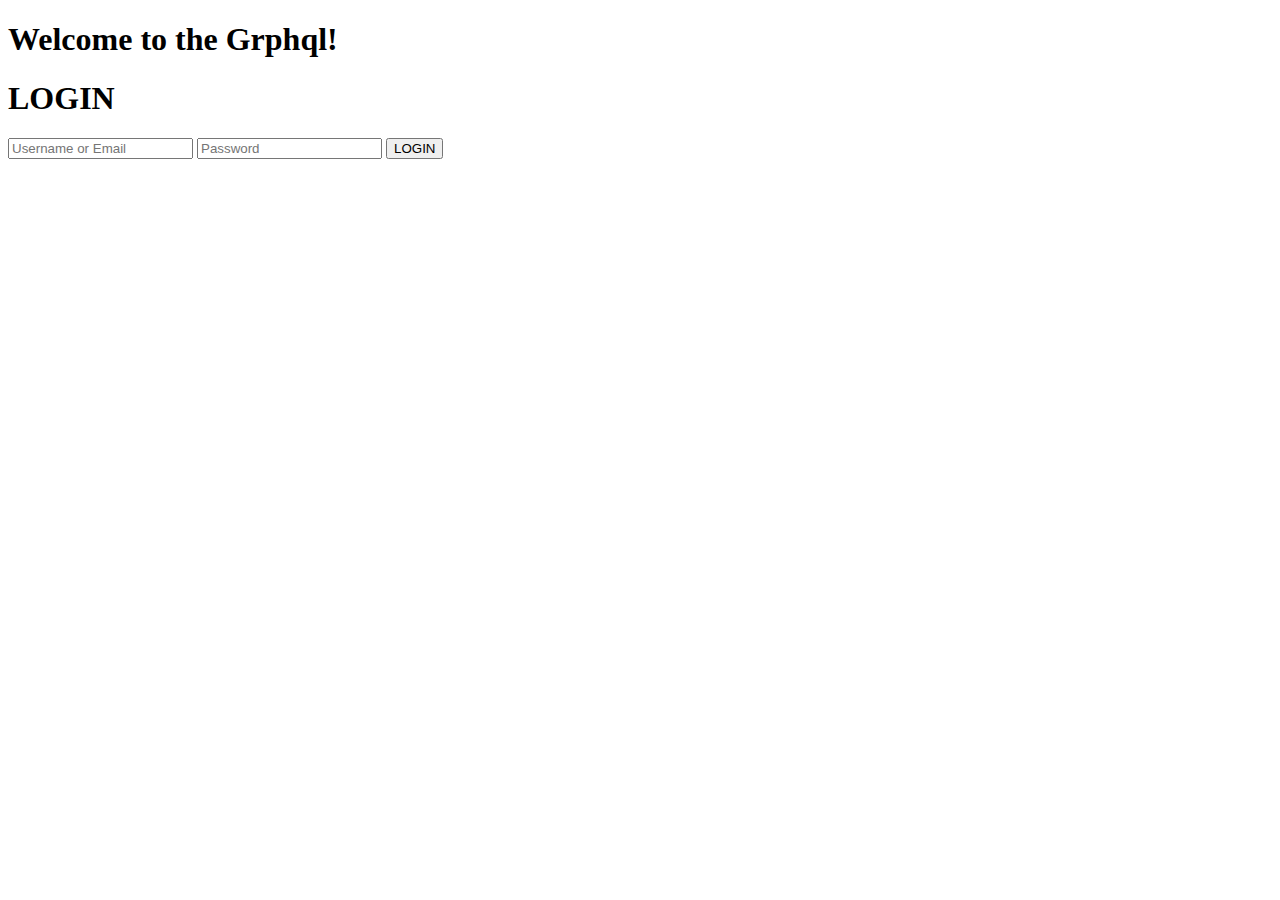
==== index.html @ 88b7129a "c" ====
<!DOCTYPE html>
<html lang="en">

<head>
    <meta charset="UTF-8">
    <meta name="viewport" content="width=device-width, initial-scale=1.0">
    <title>GRAPHQL</title>
    <link rel="stylesheet" href="/css/style.css" >

    <div class="banner">        
        <h1>Welcome to the Grphql!</h1>
      </div>

</head>

<body>
        <div class="log-in-box">
            <h1>LOGIN</h1>
            <form id="login-form">
                <input id="username-email" type="text" class="input-text" placeholder="Username or Email" required />
                <input id="password" type="password" class="input-text" placeholder="Password" required />
                <input id="login" type="button" value="LOGIN" />
            </form>
            </div>

    <script type="module" src="./JS/indexScript.js"></script>
</body>

</html>
---- css/style.css ----
.flex {
    display: flex;
    justify-content: space-between;
    margin: 10px 0;
}
.xp-display {
    margin: 20px 0;
}
.module-name, .module-level, .module-xp {
    padding: 5px;
}
.auditL, .audits {
    margin: 20px 0;
}
.legend, .space {
    display: flex;
    align-items: center;
}
.fake-news {
    width: 10px;
    height: 10px;
    background: gray;
    margin-right: 5px;
}
.green {
    background: green;
}
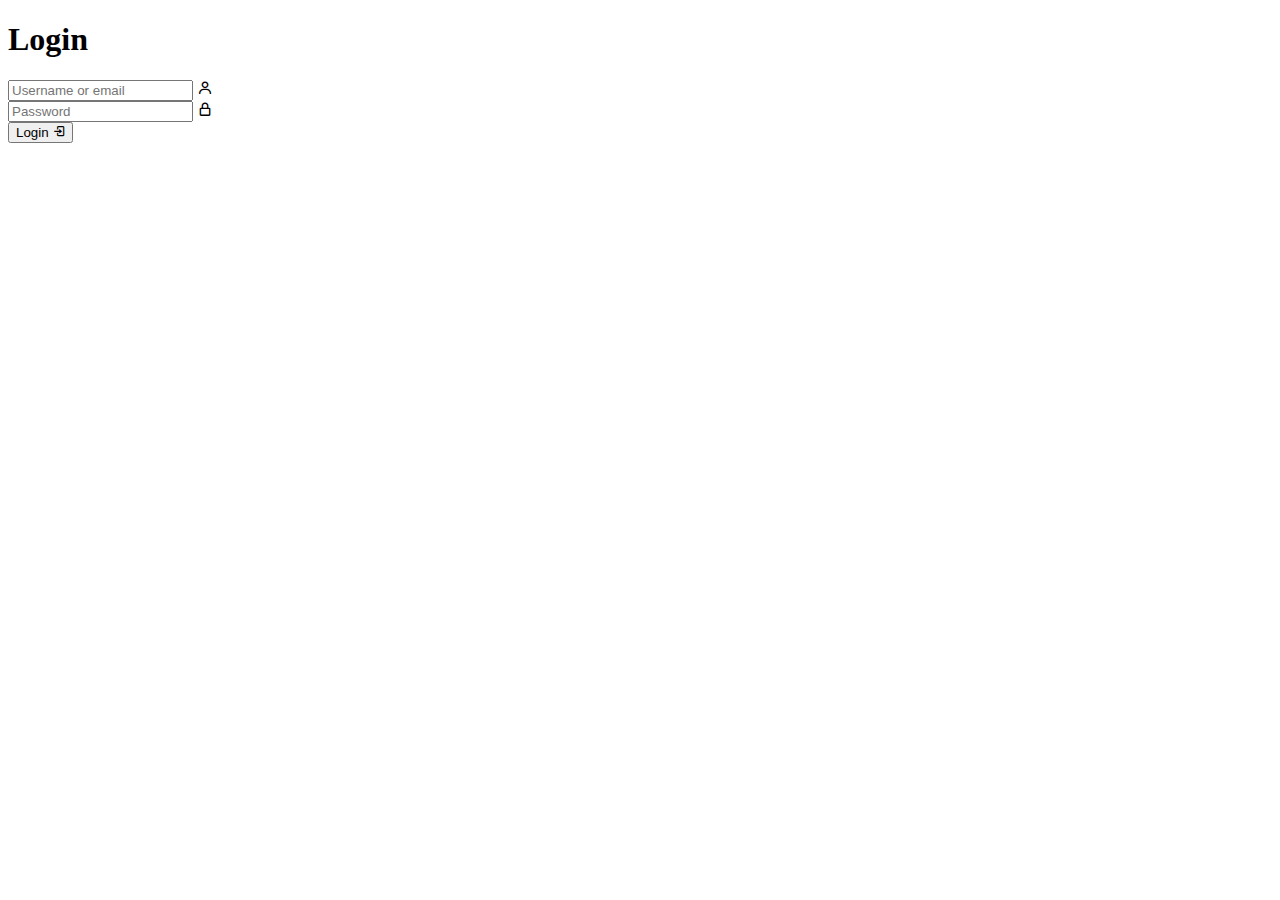
==== commit e3319a03: "c" ====
--- a/index.html
+++ b/index.html
@@ -4,26 +4,41 @@
 <head>
     <meta charset="UTF-8">
     <meta name="viewport" content="width=device-width, initial-scale=1.0">
-    <title>GRAPHQL</title>
-    <link rel="stylesheet" href="/css/style.css" >
-
-    <div class="banner">        
-        <h1>Welcome to the Grphql!</h1>
-      </div>
-
+    <title>Login Page</title>
+    <link rel="stylesheet" href="/loginPage/login.css">
+    <link href='https://unpkg.com/boxicons@2.1.4/css/boxicons.min.css' rel='stylesheet'>
+    <script type="module">
+        import { handleLogin } from "./loginPage/login.js";
+        document.addEventListener('DOMContentLoaded', () => {
+            const form = document.getElementById('form');
+            form.addEventListener('submit', async (event) => {
+                event.preventDefault();
+                await handleLogin();
+            });
+        });
+    </script>
 </head>
 
 <body>
-        <div class="log-in-box">
-            <h1>LOGIN</h1>
-            <form id="login-form">
-                <input id="username-email" type="text" class="input-text" placeholder="Username or Email" required />
-                <input id="password" type="password" class="input-text" placeholder="Password" required />
-                <input id="login" type="button" value="LOGIN" />
+    <div class="center">
+        <div class="wrapper">
+            <form id="form">
+                <h1>Login</h1>
+                <div class="input-box">
+                    <input type="text" placeholder="Username or email" required id="username">
+                    <i class='bx bx-user'></i>
+                </div>
+                <div class="input-box">
+                    <input type="password" placeholder="Password" required id="password">
+                    <i class='bx bx-lock-alt'></i>
+                </div>
+                <div id="error-message" class="error-message"></div>
+                <button type="submit" class="btn" id="login-submit">
+                    Login <i class='bx bx-log-in'></i>
+                </button>
             </form>
-            </div>
-
-    <script type="module" src="./JS/indexScript.js"></script>
+        </div>
+    </div>
 </body>
 
 </html>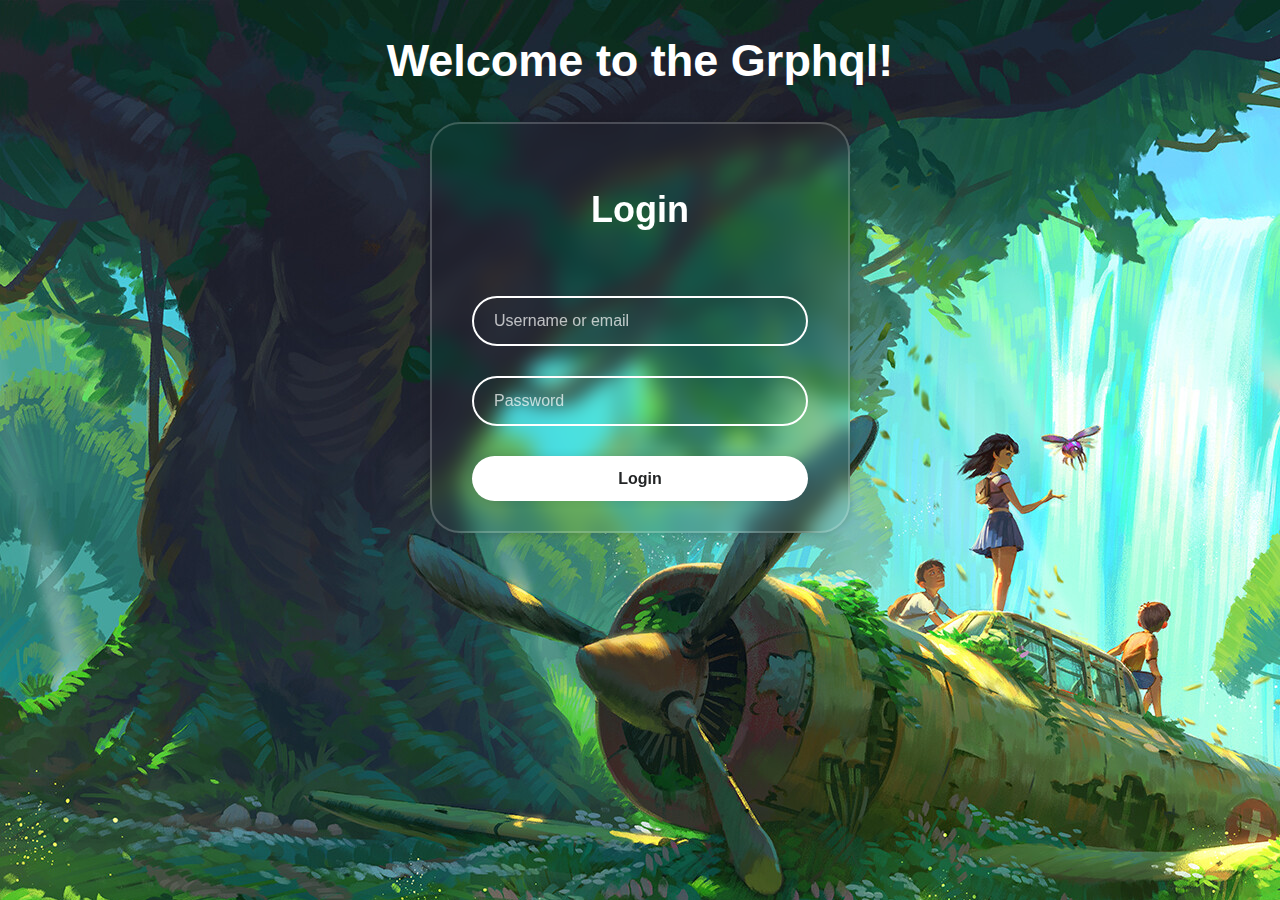
==== commit 7399487f: "c" ====
--- a/index.html
+++ b/index.html
@@ -4,19 +4,13 @@
 <head>
     <meta charset="UTF-8">
     <meta name="viewport" content="width=device-width, initial-scale=1.0">
-    <title>Login Page</title>
-    <link rel="stylesheet" href="/loginPage/login.css">
-    <link href='https://unpkg.com/boxicons@2.1.4/css/boxicons.min.css' rel='stylesheet'>
-    <script type="module">
-        import { handleLogin } from "./loginPage/login.js";
-        document.addEventListener('DOMContentLoaded', () => {
-            const form = document.getElementById('form');
-            form.addEventListener('submit', async (event) => {
-                event.preventDefault();
-                await handleLogin();
-            });
-        });
-    </script>
+    <title>GRAPHQL</title>
+    <link rel="stylesheet" href="/css/style.css" >
+
+    <div class="banner">        
+        <h1>Welcome to the Grphql!</h1>
+      </div>
+
 </head>
 
 <body>
@@ -39,6 +33,8 @@
             </form>
         </div>
     </div>
+
+    <script type="module" src="./JS/indexScript.js"></script>
 </body>
 
 </html>--- a/css/style.css
+++ b/css/style.css
@@ -0,0 +1,349 @@
+/* Global Styles */
+* {
+    margin: 0;
+    padding: 0;
+    box-sizing: border-box;
+    font-family: sans-serif;
+}
+
+h1, h2 {
+    color: white;
+}
+
+h1 {
+    font-size: 45px;
+    padding: 35px;
+}
+
+h2 {
+    font-size: 35px;
+    padding: 15px;
+}
+
+p {
+    margin: 20px;
+}
+
+body {
+    display: flex;
+    flex-direction: column;
+    align-items: center;
+    min-height: 100vh;
+    background: url(bg.jpg)no-repeat;
+    color: #e0e0e0;
+}
+
+/* Header */
+header {
+    background: rgba(0, 0, 0, 0.2);
+    width: 100%;
+    display: flex;
+    justify-content: space-between;
+    align-items: center;
+    padding: 10px;
+    box-shadow: 0 2px 5px rgba(0, 0, 0, 0.3);
+    color: white;
+}
+
+#name-in-header {
+    color: white;
+}
+
+/* Main */
+main {
+    width: 100%;
+    display: flex;
+    flex-direction: column;
+    align-items: center;
+    justify-content: center;
+    row-gap: 20px;
+}
+
+/* Wrapper and Input Box Styles */
+.wrapper {
+    display: flex;
+    flex-direction: column;
+    width: 420px;
+    background: transparent;
+    border: 2px solid rgba(255, 255, 255, 0.2);
+    border-radius: 30px;
+    backdrop-filter: blur(10px);
+    -webkit-backdrop-filter: blur(10px);
+    box-shadow: 0 0 10px rgba(0, 0, 0, 0.2);
+    color: white;
+    padding: 30px 40px;
+}
+
+.wrapper h1 {
+    font-size: 36px;
+    text-align: center;
+    color: white;
+}
+
+.wrapper .input-box {
+    width: 100%;
+    position: relative;
+    height: 50px;
+    margin: 30px 0;
+    color: white;
+}
+
+.input-box input {
+    width: 100%;
+    height: 100%;
+    background: transparent;
+    border: none;
+    outline: none;
+    border: 2px solid;
+    border-radius: 40px;
+    font-size: 16px;
+    color: white;
+    padding: 20px 45px 20px 20px;
+}
+
+.input-box input::placeholder {
+    color: rgba(255, 255, 255, 0.7);
+}
+
+.input-box i {
+    position: absolute;
+    right: 20px;
+    top: 50%;
+    transform: translateY(-50%);
+    font-size: 20px;
+    color: rgba(255, 255, 255, 0.7);
+}
+
+.wrapper .btn {
+    width: 100%;
+    height: 45px;
+    background-color: white;
+    border: none;
+    outline: none;
+    border-radius: 40px;
+    box-shadow: 0 0 10px rgba(0, 0, 0, 0.1);
+    cursor: pointer;
+    font-size: 16px;
+    font-weight: 600;
+}
+
+/* Flex Containers */
+.flex {
+    display: flex;
+    align-items: center;
+    justify-content: center;
+}
+
+.flex.space-between {
+    justify-content: space-between;
+}
+
+/* XP Display */
+.xp-display {
+    height: 100%;
+    width: 23vw;
+    border-radius: 10px;
+    background-color: rgba(0, 0, 0, 0.3);
+    box-shadow: 0 2px 5px rgba(0, 0, 0, 0.4);
+    display: flex;
+    flex-direction: column;
+    align-items: center;
+    justify-content: center;
+    margin: 20px 0;
+    padding: 20px;
+}
+
+.module-name, .module-level, .module-xp {
+    padding: 5px;
+    color: white;
+}
+
+.module-xp {
+    font-weight: bold;
+}
+
+.module-lv {
+    font-size: 70px;
+    font-weight: bold;
+}
+
+/* Buttons */
+.btn {
+    transition: all 0.3s ease-in-out;
+    width: 180px;
+    height: 50px;
+    border-radius: 50px;
+    background-color: white;
+    box-shadow: 0 0 10px rgba(0, 0, 0, 0.1);
+    outline: none;
+    cursor: pointer;
+    border: none;
+    font-size: 24px;
+    font-weight: bold;
+    color: #232526;
+}
+
+.btn:hover {
+    background-color: #f0f0f0;
+    box-shadow: 0 0 15px rgba(0, 0, 0, 0.2);
+}
+
+.btn:active {
+    background-color: #e0e0e0;
+    box-shadow: 0 0 5px rgba(0, 0, 0, 0.1);
+}
+
+/* Audit Chart */
+#audit-ratio {
+    padding: 30px 0;
+    width: 90%;
+    display: flex;
+    align-items: center;
+    justify-content: center;
+    column-gap: 5vw;
+    border-radius: 10px;
+    box-shadow: 0 2px 5px rgba(0, 0, 0, 0.4);
+    background-color: rgba(0, 0, 0, 0.3);
+}
+
+#audit-chart {
+    margin: 0 auto;
+    transform: rotate(-90deg);
+    background: #444;
+    border-radius: 50%;
+    display: block;
+}
+
+.pie {
+    fill: #27ae60;
+    stroke: #c0392b;
+    stroke-width: 200;
+    stroke-dasharray: 0 628;
+    transition: stroke-dasharray 0.3s ease;
+}
+
+.legend {
+    display: flex;
+    align-items: center;
+    justify-content: center;
+    column-gap: 10px;
+    margin-top: 10px;
+}
+
+.fake-news {
+    width: 10px;
+    height: 10px;
+    border-radius: 50%;
+    background-color: #c0392b;
+}
+
+.green {
+    background-color: #27ae60;
+}
+
+/* Progress Chart */
+#progress-section {
+    width: 100%;
+    display: flex;
+    align-items: center;
+    justify-content: center;
+}
+
+#progress {
+    width: 90%;
+    display: flex;
+    align-items: center;
+    justify-content: center;
+    overflow: auto;
+    border-radius: 10px;
+    box-shadow: 0 2px 5px rgba(0, 0, 0, 0.4);
+}
+
+.graph .labels.x-labels, .graph .labels.y-labels {
+    font-size: 13px;
+    fill: #ecf0f1;
+}
+
+.labels .label-title {
+    font-weight: bold;
+    text-transform: uppercase;
+    font-size: 12px;
+    fill: #ecf0f1;
+}
+
+.line {
+    stroke: #ecf0f1;
+    stroke-width: 1.5;
+    fill: rgba(121, 0, 121, 0.8);
+}
+
+.bar {
+    fill: steelblue;
+    height: 22px;
+    transition: fill 0.3s ease;
+    cursor: pointer;
+}
+
+.bar:hover,
+.bar:focus {
+    fill: gray !important;
+}
+
+/* Pass/Fail Ratio */
+#pass-fail {
+    width: 100%;
+    display: flex;
+    align-items: flex-start;
+    justify-content: center;
+    column-gap: 5vw;
+}
+
+.pass-fail-div {
+    height: 500px;
+    background: rgba(0, 0, 0, 0.3);
+    padding: 10px;
+    border: 1px solid #34495e;
+    border-radius: 10px;
+    box-shadow: 0 2px 5px rgba(0, 0, 0, 0.4);
+    overflow: auto;
+}
+
+.pass-fail-figcaption {
+    border-bottom: 1px solid #34495e;
+    margin-bottom: -10px;
+}
+
+.fail-pass-figure {
+    padding: 20px;
+}
+
+/* Footer */
+footer {
+    height: 10vh;
+    width: 100%;
+    background: rgba(0, 0, 0, 0.8);
+    display: flex;
+    align-items: center;
+    justify-content: center;
+    color: white;
+}
+
+/* Scrollbar */
+::-webkit-scrollbar {
+    width: 10px;
+}
+
+::-webkit-scrollbar-track {
+    background-color: transparent;
+}
+
+::-webkit-scrollbar-thumb {
+    background-color: #7f8c8d;
+    border-radius: 20px;
+    border: 2px solid transparent;
+    background-clip: content-box;
+}
+
+::-webkit-scrollbar-thumb:hover {
+    background-color: #bdc3c7;
+}
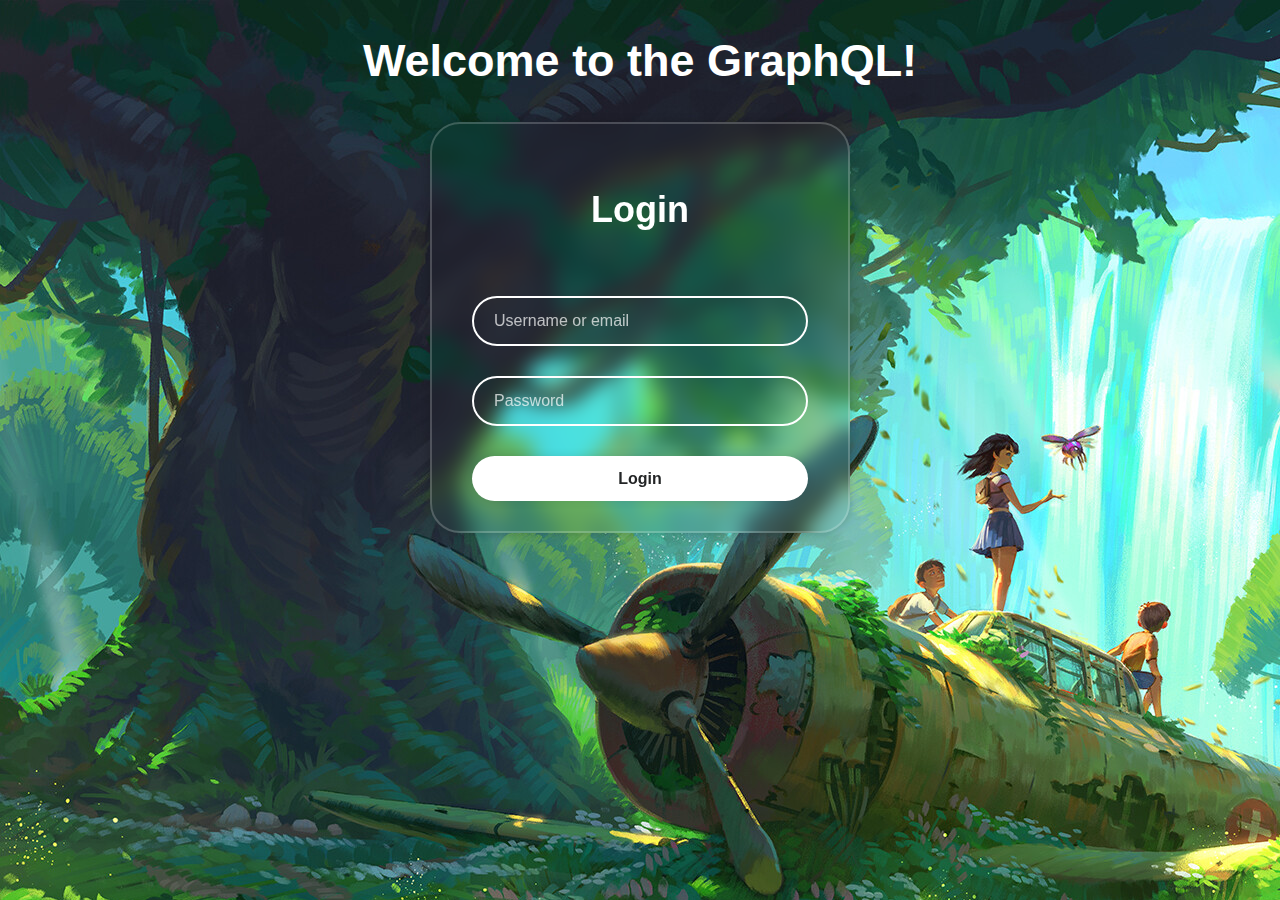
==== commit f9bf1815: "c" ====
--- a/index.html
+++ b/index.html
@@ -5,12 +5,11 @@
     <meta charset="UTF-8">
     <meta name="viewport" content="width=device-width, initial-scale=1.0">
     <title>GRAPHQL</title>
-    <link rel="stylesheet" href="/css/style.css" >
+    <link rel="stylesheet" href="/css/style.css">
 
-    <div class="banner">        
-        <h1>Welcome to the Grphql!</h1>
-      </div>
-
+    <div class="banner">
+        <h1>Welcome to the GraphQL!</h1>
+    </div>
 </head>
 
 <body>
@@ -37,4 +36,4 @@
     <script type="module" src="./JS/indexScript.js"></script>
 </body>
 
-</html>+</html>
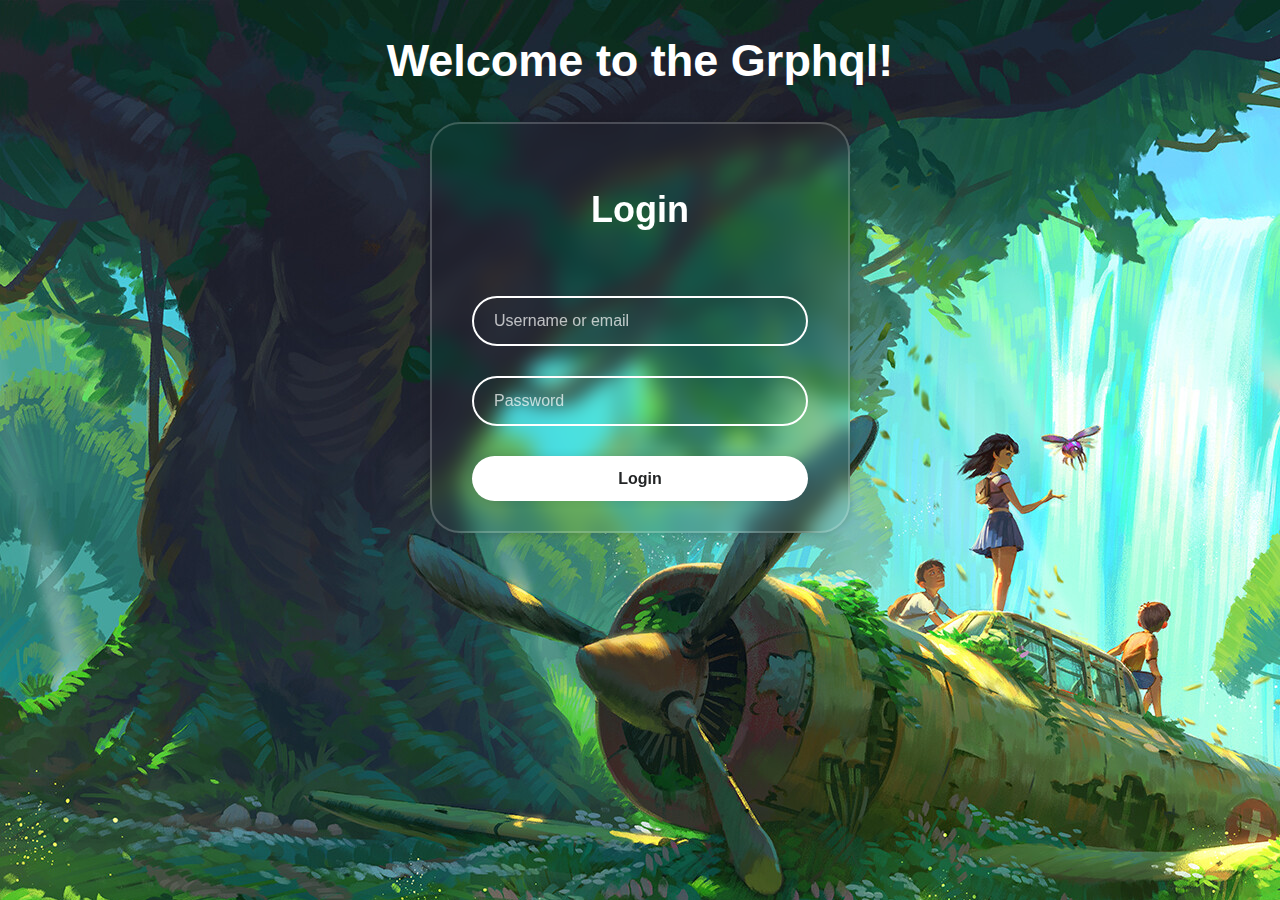
==== commit 8274104c: "c" ====
--- a/index.html
+++ b/index.html
@@ -5,20 +5,21 @@
     <meta charset="UTF-8">
     <meta name="viewport" content="width=device-width, initial-scale=1.0">
     <title>GRAPHQL</title>
-    <link rel="stylesheet" href="/css/style.css">
+    <link rel="stylesheet" href="/css/style.css" >
 
-    <div class="banner">
-        <h1>Welcome to the GraphQL!</h1>
-    </div>
+    <div class="banner">        
+        <h1>Welcome to the Grphql!</h1>
+      </div>
+
 </head>
 
 <body>
-    <div class="center">
+        <div class="center">
         <div class="wrapper">
             <form id="form">
                 <h1>Login</h1>
                 <div class="input-box">
-                    <input type="text" placeholder="Username or email" required id="username">
+                    <input type="username-email" placeholder="Username or email" required id="username">
                     <i class='bx bx-user'></i>
                 </div>
                 <div class="input-box">
@@ -36,4 +37,4 @@
     <script type="module" src="./JS/indexScript.js"></script>
 </body>
 
-</html>
+</html>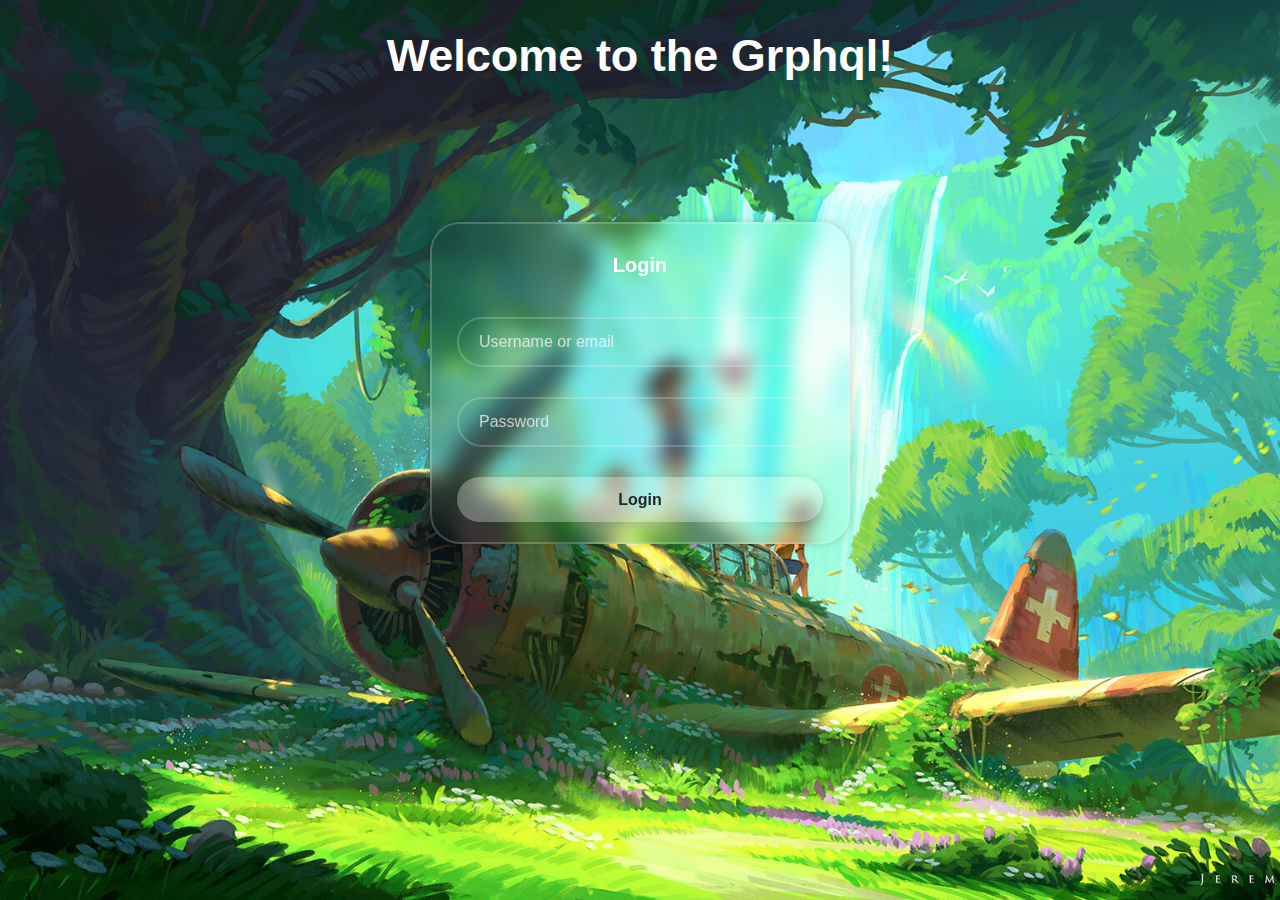
==== commit cd26f20c: "c" ====
--- a/index.html
+++ b/index.html
@@ -9,17 +9,17 @@
 
     <div class="banner">        
         <h1>Welcome to the Grphql!</h1>
-      </div>
+    </div>
 
 </head>
 
 <body>
-        <div class="center">
+    <div class="center">
         <div class="wrapper">
             <form id="form">
-                <h1>Login</h1>
+                <h1 class="flex">Login</h1>
                 <div class="input-box">
-                    <input type="username-email" placeholder="Username or email" required id="username">
+                    <input type="text" placeholder="Username or email" required id="username-email">
                     <i class='bx bx-user'></i>
                 </div>
                 <div class="input-box">
--- a/css/style.css
+++ b/css/style.css
@@ -12,7 +12,7 @@
 
 h1 {
     font-size: 45px;
-    padding: 35px;
+    padding: 10px;
 }
 
 h2 {
@@ -24,13 +24,23 @@
     margin: 20px;
 }
 
+.banner {
+    margin-top: 20px;
+    margin-bottom: 120px;
+}
+
 body {
     display: flex;
     flex-direction: column;
     align-items: center;
     min-height: 100vh;
-    background: url(bg.jpg)no-repeat;
+    background: url(bg.jpg) no-repeat center center fixed;
+    background-size: cover; /* Ensures the background image covers the entire screen */
     color: #e0e0e0;
+    margin: 0;
+    padding: 0;
+    height: 100%;
+    overflow: hidden;
 }
 
 /* Header */
@@ -49,14 +59,14 @@
     color: white;
 }
 
-/* Main */
 main {
     width: 100%;
-    display: flex;
+    height: 100vh; /* Full viewport height */
+    display: flex;
+    flex-wrap: wrap; /* Allows the wrappers to wrap to the next line */
+    padding: 10px; /* Adds padding around the main container */
     flex-direction: column;
-    align-items: center;
-    justify-content: center;
-    row-gap: 20px;
+    align-content: flex-start;
 }
 
 /* Wrapper and Input Box Styles */
@@ -71,12 +81,13 @@
     -webkit-backdrop-filter: blur(10px);
     box-shadow: 0 0 10px rgba(0, 0, 0, 0.2);
     color: white;
-    padding: 30px 40px;
+    padding: 20px 25px;
+    box-sizing: border-box; /* Ensures padding and border are included in the width */
+    margin: 10px; /* Adds margin around each wrapper */
 }
 
 .wrapper h1 {
-    font-size: 36px;
-    text-align: center;
+    font-size: 20px;
     color: white;
 }
 
@@ -86,6 +97,11 @@
     height: 50px;
     margin: 30px 0;
     color: white;
+}
+
+.progress-size {
+    width: 152vh;
+    height: 88.8vh;
 }
 
 .input-box input {
@@ -97,7 +113,7 @@
     border: 2px solid;
     border-radius: 40px;
     font-size: 16px;
-    color: white;
+    color: rgba(255, 255, 255, 0.199);
     padding: 20px 45px 20px 20px;
 }
 
@@ -117,7 +133,6 @@
 .wrapper .btn {
     width: 100%;
     height: 45px;
-    background-color: white;
     border: none;
     outline: none;
     border-radius: 40px;
@@ -139,18 +154,9 @@
 }
 
 /* XP Display */
-.xp-display {
-    height: 100%;
-    width: 23vw;
-    border-radius: 10px;
-    background-color: rgba(0, 0, 0, 0.3);
-    box-shadow: 0 2px 5px rgba(0, 0, 0, 0.4);
-    display: flex;
-    flex-direction: column;
-    align-items: center;
-    justify-content: center;
-    margin: 20px 0;
-    padding: 20px;
+.xpDisplay {
+    display: flex;
+    justify-content: space-between;
 }
 
 .module-name, .module-level, .module-xp {
@@ -173,7 +179,7 @@
     width: 180px;
     height: 50px;
     border-radius: 50px;
-    background-color: white;
+    background-color: rgba(255, 255, 255, 0.295);
     box-shadow: 0 0 10px rgba(0, 0, 0, 0.1);
     outline: none;
     cursor: pointer;
@@ -193,6 +199,14 @@
     box-shadow: 0 0 5px rgba(0, 0, 0, 0.1);
 }
 
+.logout {
+    width: 90px;
+    height: 25px;
+    font-size: 12px;
+    
+
+}
+
 /* Audit Chart */
 #audit-ratio {
     padding: 30px 0;
@@ -239,24 +253,6 @@
 
 .green {
     background-color: #27ae60;
-}
-
-/* Progress Chart */
-#progress-section {
-    width: 100%;
-    display: flex;
-    align-items: center;
-    justify-content: center;
-}
-
-#progress {
-    width: 90%;
-    display: flex;
-    align-items: center;
-    justify-content: center;
-    overflow: auto;
-    border-radius: 10px;
-    box-shadow: 0 2px 5px rgba(0, 0, 0, 0.4);
 }
 
 .graph .labels.x-labels, .graph .labels.y-labels {
